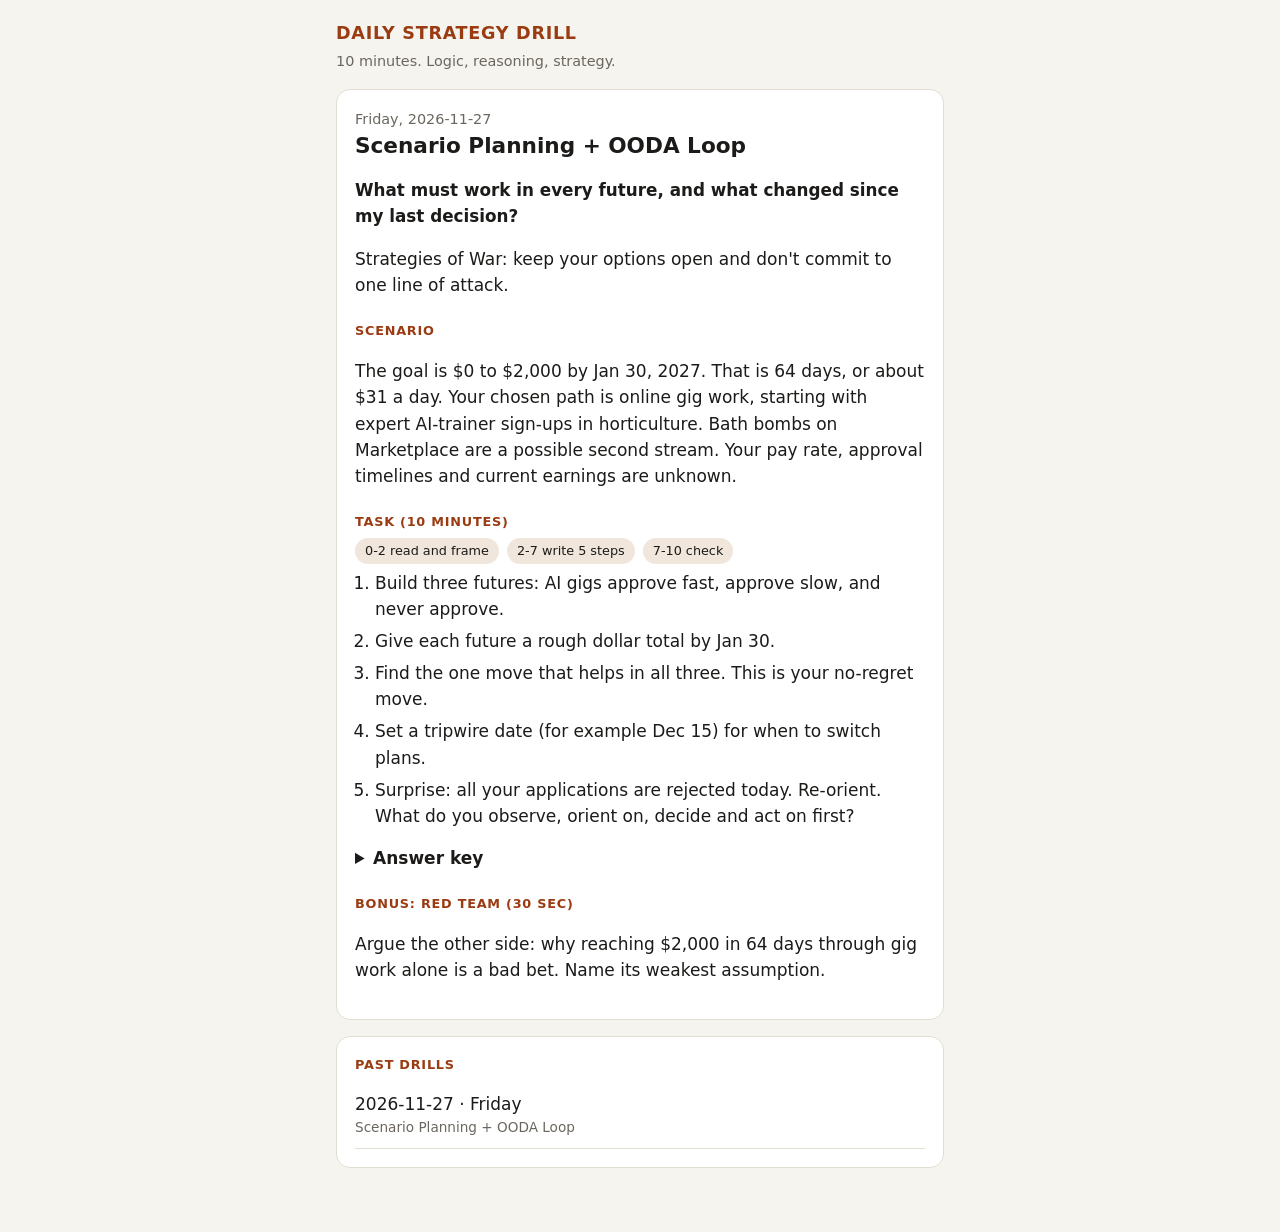
==== daily-strategy-drill/index.html @ c900498c "Add Daily Strategy Drill game at /daily-strategy-drill for GitHub Pages Static page that shows the n" ====
<!doctype html>
<html lang="en">
<head>
<meta charset="utf-8">
<meta name="viewport" content="width=device-width, initial-scale=1">
<title>Daily Strategy Drill</title>
<meta name="description" content="A 10-minute daily drill that keeps logic, reasoning and strategy sharp.">
<style>
:root{--bg:#f6f4ef;--card:#fff;--ink:#1c1b19;--mute:#6b675f;--line:#e2ded4;--accent:#9a3b12;--chip:#f0e6dc}
@media (prefers-color-scheme:dark){:root{--bg:#141412;--card:#1e1d1a;--ink:#efece4;--mute:#a09b90;--line:#33312c;--accent:#e8a070;--chip:#2b2620}}
*{box-sizing:border-box}
body{margin:0;background:var(--bg);color:var(--ink);font:17px/1.55 system-ui,-apple-system,Segoe UI,Roboto,sans-serif}
main{max-width:640px;margin:0 auto;padding:20px 16px 64px}
header h1{font-size:1.1rem;margin:0;letter-spacing:.04em;text-transform:uppercase;color:var(--accent)}
header p{margin:.2rem 0 0;color:var(--mute);font-size:.9rem}
.card{background:var(--card);border:1px solid var(--line);border-radius:14px;padding:18px;margin-top:16px}
.date{color:var(--mute);font-size:.9rem}
h2{font-size:1.35rem;margin:.2rem 0 .6rem;line-height:1.25}
h3{font-size:.8rem;text-transform:uppercase;letter-spacing:.06em;color:var(--accent);margin:1.4rem 0 .4rem}
.q{font-size:1.05rem;font-weight:600}
ol,ul{padding-left:1.25rem;margin:.3rem 0}li{margin:.35rem 0}
.timer{display:flex;gap:8px;flex-wrap:wrap;margin:.4rem 0 0}
.chip{background:var(--chip);border-radius:999px;padding:3px 10px;font-size:.8rem}
.score{display:flex;gap:6px;margin-top:.5rem}
.score button{flex:1;padding:10px 0;border:1px solid var(--line);background:var(--card);color:var(--ink);border-radius:10px;font:inherit;cursor:pointer}
.score button.on{background:var(--accent);color:#fff;border-color:var(--accent)}
details{margin-top:1rem}summary{cursor:pointer;font-weight:600}
.archive a{display:block;padding:10px 0;border-bottom:1px solid var(--line);color:var(--ink);text-decoration:none}
.archive a span{color:var(--mute);font-size:.85rem;display:block}
#err{color:#b00020}
</style>
</head>
<body>
<main>
<header><h1>Daily Strategy Drill</h1><p>10 minutes. Logic, reasoning, strategy.</p></header>
<div id="app"><div class="card">Loading…</div></div>
<div class="card archive"><h3 style="margin-top:0">Past drills</h3><div id="archive"></div></div>
</main>
<script>
(function(){
  var app=document.getElementById('app'),arch=document.getElementById('archive');
  function esc(s){return String(s).replace(/[&<>"]/g,function(c){return {'&':'&amp;','<':'&lt;','>':'&gt;','"':'&quot;'}[c]})}
  function store(k,v){try{if(v===undefined)return localStorage.getItem(k);localStorage.setItem(k,v)}catch(e){return null}}
  function render(d){
    var key='score-'+d.date;
    var checks=d.checks.map(function(c){return '<li>'+esc(c)+'</li>'}).join('');
    var steps=d.steps.map(function(c){return '<li>'+esc(c)+'</li>'}).join('');
    var btns='';for(var i=0;i<=5;i++)btns+='<button data-s="'+i+'">'+i+'</button>';
    app.innerHTML='<article class="card"><div class="date">'+esc(d.weekday)+', '+esc(d.date)+'</div>'+
      '<h2>'+esc(d.model)+'</h2><p class="q">'+esc(d.question)+'</p><p>'+esc(d.angle)+'</p>'+
      '<h3>Scenario</h3><p>'+esc(d.scenario)+'</p>'+
      '<h3>Task (10 minutes)</h3><div class="timer"><span class="chip">0-2 read and frame</span><span class="chip">2-7 write 5 steps</span><span class="chip">7-10 check</span></div>'+
      '<ol>'+steps+'</ol>'+
      '<details><summary>Answer key</summary><ul>'+checks+'</ul><p><strong>Trap:</strong> '+esc(d.trap)+'</p><p style="color:var(--mute);font-size:.9rem">'+esc(d.scoreNote||'')+'</p>'+
      '<div class="score" role="group" aria-label="Score">'+btns+'</div></details>'+
      '<h3>Bonus: '+esc(d.bonusName)+' (30 sec)</h3><p>'+esc(d.bonus)+'</p></article>';
    var saved=store(key);
    app.querySelectorAll('.score button').forEach(function(b){
      if(saved===b.dataset.s)b.classList.add('on');
      b.onclick=function(){store(key,b.dataset.s);app.querySelectorAll('.score button').forEach(function(x){x.classList.toggle('on',x===b)})}
    });
    document.title=d.model+' - Daily Strategy Drill';
  }
  fetch('data/drills.json',{cache:'no-store'}).then(function(r){return r.json()}).then(function(list){
    list.sort(function(a,b){return a.date<b.date?1:-1});
    var want=new URLSearchParams(location.search).get('d');
    var cur=list.filter(function(x){return x.date===want})[0]||list[0];
    render(cur);
    arch.innerHTML=list.map(function(x){return '<a href="?d='+esc(x.date)+'">'+esc(x.date)+' · '+esc(x.weekday)+'<span>'+esc(x.model)+'</span></a>'}).join('');
  }).catch(function(){app.innerHTML='<div class="card" id="err">Could not load the drill data.</div>'});
})();
</script>
</body>
</html>
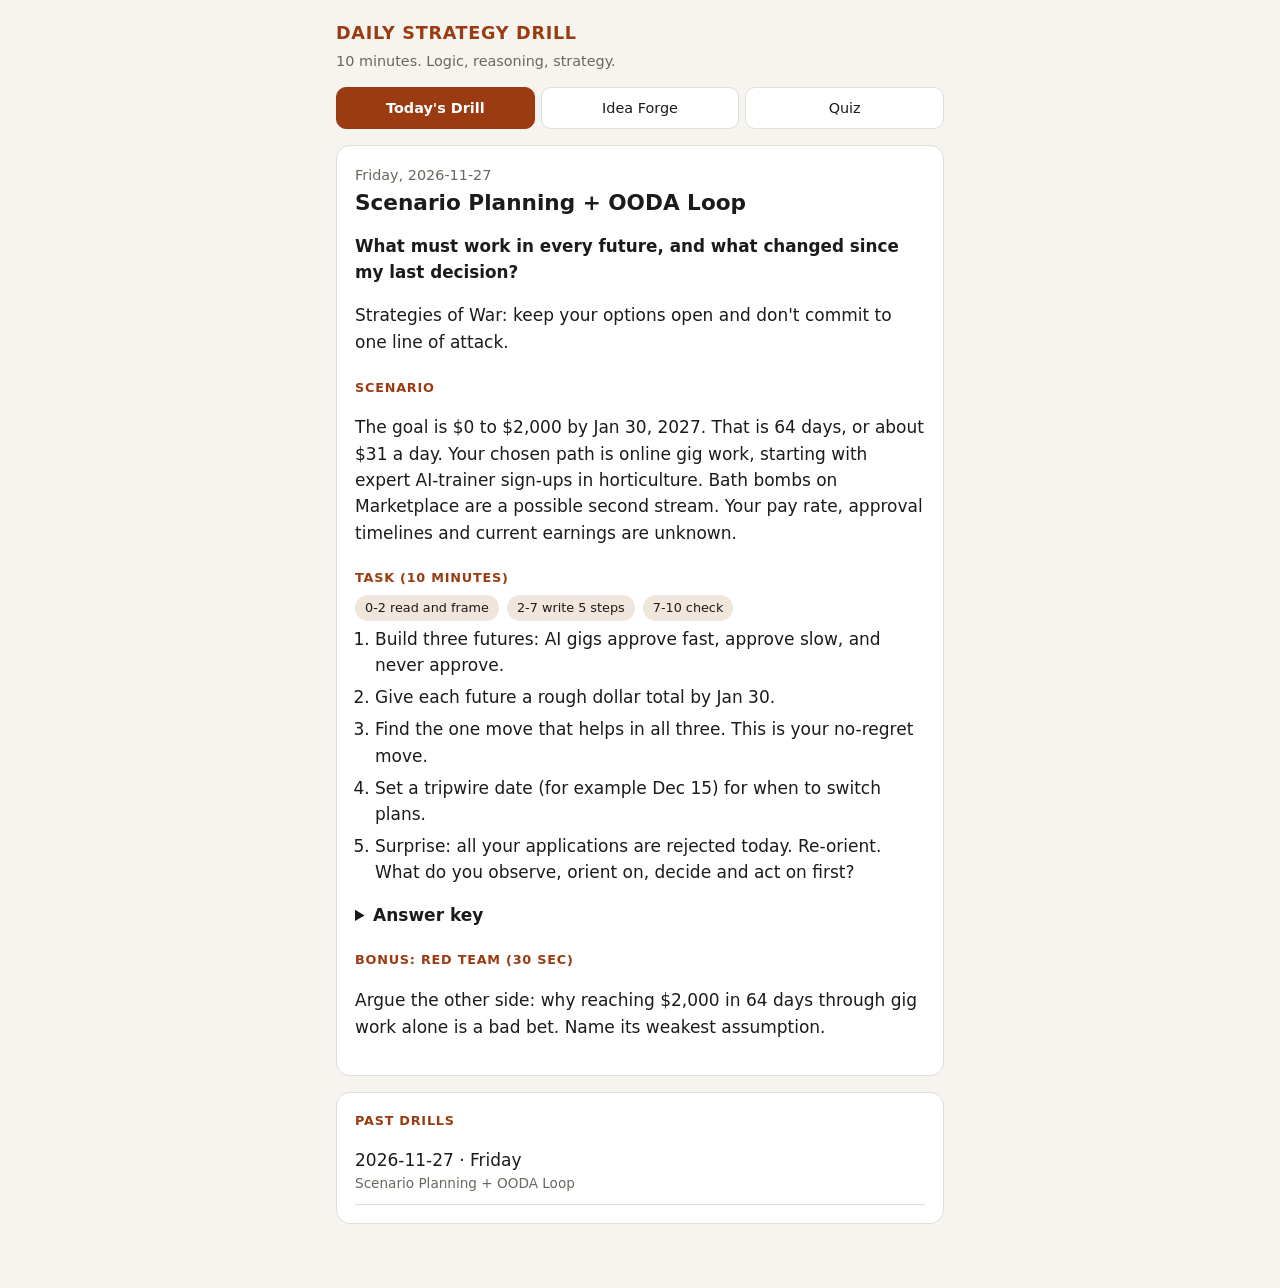
==== commit 9f3f6117: "Add Idea Forge and Strategy Quiz to the Daily Strategy Drill site Idea Forge: type an idea, draw 3 l" ====
--- a/daily-strategy-drill/index.html
+++ b/daily-strategy-drill/index.html
@@ -5,34 +5,12 @@
 <meta name="viewport" content="width=device-width, initial-scale=1">
 <title>Daily Strategy Drill</title>
 <meta name="description" content="A 10-minute daily drill that keeps logic, reasoning and strategy sharp.">
-<style>
-:root{--bg:#f6f4ef;--card:#fff;--ink:#1c1b19;--mute:#6b675f;--line:#e2ded4;--accent:#9a3b12;--chip:#f0e6dc}
-@media (prefers-color-scheme:dark){:root{--bg:#141412;--card:#1e1d1a;--ink:#efece4;--mute:#a09b90;--line:#33312c;--accent:#e8a070;--chip:#2b2620}}
-*{box-sizing:border-box}
-body{margin:0;background:var(--bg);color:var(--ink);font:17px/1.55 system-ui,-apple-system,Segoe UI,Roboto,sans-serif}
-main{max-width:640px;margin:0 auto;padding:20px 16px 64px}
-header h1{font-size:1.1rem;margin:0;letter-spacing:.04em;text-transform:uppercase;color:var(--accent)}
-header p{margin:.2rem 0 0;color:var(--mute);font-size:.9rem}
-.card{background:var(--card);border:1px solid var(--line);border-radius:14px;padding:18px;margin-top:16px}
-.date{color:var(--mute);font-size:.9rem}
-h2{font-size:1.35rem;margin:.2rem 0 .6rem;line-height:1.25}
-h3{font-size:.8rem;text-transform:uppercase;letter-spacing:.06em;color:var(--accent);margin:1.4rem 0 .4rem}
-.q{font-size:1.05rem;font-weight:600}
-ol,ul{padding-left:1.25rem;margin:.3rem 0}li{margin:.35rem 0}
-.timer{display:flex;gap:8px;flex-wrap:wrap;margin:.4rem 0 0}
-.chip{background:var(--chip);border-radius:999px;padding:3px 10px;font-size:.8rem}
-.score{display:flex;gap:6px;margin-top:.5rem}
-.score button{flex:1;padding:10px 0;border:1px solid var(--line);background:var(--card);color:var(--ink);border-radius:10px;font:inherit;cursor:pointer}
-.score button.on{background:var(--accent);color:#fff;border-color:var(--accent)}
-details{margin-top:1rem}summary{cursor:pointer;font-weight:600}
-.archive a{display:block;padding:10px 0;border-bottom:1px solid var(--line);color:var(--ink);text-decoration:none}
-.archive a span{color:var(--mute);font-size:.85rem;display:block}
-#err{color:#b00020}
-</style>
+<link rel="stylesheet" href="style.css">
 </head>
 <body>
 <main>
 <header><h1>Daily Strategy Drill</h1><p>10 minutes. Logic, reasoning, strategy.</p></header>
+<nav class="tabs"><a class="on" href="./">Today's Drill</a><a href="forge.html">Idea Forge</a><a href="quiz.html">Quiz</a></nav>
 <div id="app"><div class="card">Loading…</div></div>
 <div class="card archive"><h3 style="margin-top:0">Past drills</h3><div id="archive"></div></div>
 </main>
@@ -67,7 +45,7 @@
     var cur=list.filter(function(x){return x.date===want})[0]||list[0];
     render(cur);
     arch.innerHTML=list.map(function(x){return '<a href="?d='+esc(x.date)+'">'+esc(x.date)+' · '+esc(x.weekday)+'<span>'+esc(x.model)+'</span></a>'}).join('');
-  }).catch(function(){app.innerHTML='<div class="card" id="err">Could not load the drill data.</div>'});
+  }).catch(function(){app.innerHTML='<div class="card err">Could not load the drill data.</div>'});
 })();
 </script>
 </body>
--- a/daily-strategy-drill/style.css
+++ b/daily-strategy-drill/style.css
@@ -0,0 +1,54 @@
+:root{--bg:#f6f4ef;--card:#fff;--ink:#1c1b19;--mute:#6b675f;--line:#e2ded4;--accent:#9a3b12;--chip:#f0e6dc;--good:#2f7a3d;--bad:#b3261e;--on-accent:#fff}
+@media (prefers-color-scheme:dark){:root{--bg:#141412;--card:#1e1d1a;--ink:#efece4;--mute:#a09b90;--line:#33312c;--accent:#e8a070;--chip:#2b2620;--good:#7fc98b;--bad:#f2948c;--on-accent:#1c1b19}}
+*{box-sizing:border-box}
+body{margin:0;background:var(--bg);color:var(--ink);font:17px/1.55 system-ui,-apple-system,Segoe UI,Roboto,sans-serif}
+main{max-width:640px;margin:0 auto;padding:20px 16px 64px}
+header h1{font-size:1.1rem;margin:0;letter-spacing:.04em;text-transform:uppercase;color:var(--accent)}
+header p{margin:.2rem 0 0;color:var(--mute);font-size:.9rem}
+nav.tabs{display:flex;gap:6px;margin-top:14px}
+nav.tabs a{flex:1;text-align:center;padding:9px 4px;border:1px solid var(--line);border-radius:10px;color:var(--ink);text-decoration:none;font-size:.9rem;background:var(--card)}
+nav.tabs a.on{background:var(--accent);border-color:var(--accent);color:var(--on-accent);font-weight:600}
+.card{background:var(--card);border:1px solid var(--line);border-radius:14px;padding:18px;margin-top:16px}
+.date{color:var(--mute);font-size:.9rem}
+h2{font-size:1.35rem;margin:.2rem 0 .6rem;line-height:1.25}
+h3{font-size:.8rem;text-transform:uppercase;letter-spacing:.06em;color:var(--accent);margin:1.4rem 0 .4rem}
+.q{font-size:1.05rem;font-weight:600}
+ol,ul{padding-left:1.25rem;margin:.3rem 0}li{margin:.35rem 0}
+.timer{display:flex;gap:8px;flex-wrap:wrap;margin:.4rem 0 0}
+.chip{background:var(--chip);border-radius:999px;padding:3px 10px;font-size:.8rem;display:inline-block}
+.score{display:flex;gap:6px;margin-top:.5rem}
+.score button{flex:1;padding:10px 0;border:1px solid var(--line);background:var(--card);color:var(--ink);border-radius:10px;font:inherit;cursor:pointer}
+.score button.on{background:var(--accent);color:var(--on-accent);border-color:var(--accent)}
+details{margin-top:1rem}summary{cursor:pointer;font-weight:600}
+.archive a{display:block;padding:10px 0;border-bottom:1px solid var(--line);color:var(--ink);text-decoration:none}
+.archive a span{color:var(--mute);font-size:.85rem;display:block}
+.err{color:var(--bad)}
+.mute{color:var(--mute);font-size:.9rem}
+.btn{display:inline-block;padding:11px 16px;border-radius:10px;border:1px solid var(--accent);background:var(--accent);color:var(--on-accent);font:inherit;font-weight:600;cursor:pointer}
+.btn.ghost{background:transparent;color:var(--accent)}
+.btn:disabled{opacity:.5;cursor:default}
+.row{display:flex;gap:8px;flex-wrap:wrap;align-items:center;margin-top:.8rem}
+textarea,input[type=text]{width:100%;font:inherit;color:var(--ink);background:var(--bg);border:1px solid var(--line);border-radius:10px;padding:10px}
+textarea{min-height:84px;resize:vertical}
+.deck{font-size:.75rem;text-transform:uppercase;letter-spacing:.06em;color:var(--accent);font-weight:700}
+.lens h4{margin:.15rem 0 .35rem;font-size:1.1rem}
+.lens p{margin:.2rem 0 .6rem}
+.picker{display:flex;gap:6px;flex-wrap:wrap;margin-top:.5rem}
+.picker label{font-size:.8rem;background:var(--chip);border-radius:999px;padding:4px 10px;cursor:pointer;user-select:none}
+.picker input{margin:0 4px 0 0;vertical-align:-1px}
+.constraint{border-left:4px solid var(--accent);padding:8px 12px;background:var(--chip);border-radius:8px;margin-top:.6rem}
+.stats{display:flex;gap:8px;margin-top:.6rem}
+.stats div{flex:1;text-align:center;background:var(--chip);border-radius:10px;padding:8px 4px}
+.stats b{display:block;font-size:1.3rem}
+.stats span{font-size:.75rem;color:var(--mute)}
+.opts button{display:block;width:100%;text-align:left;margin:.45rem 0;padding:12px 14px;border:1px solid var(--line);border-radius:10px;background:var(--card);color:var(--ink);font:inherit;cursor:pointer}
+.opts button.right{border-color:var(--good);background:color-mix(in srgb,var(--good) 14%,var(--card))}
+.opts button.wrong{border-color:var(--bad);background:color-mix(in srgb,var(--bad) 14%,var(--card))}
+.opts button:disabled{cursor:default}
+.explain{margin-top:.6rem;padding:10px 12px;border-radius:10px;background:var(--chip);font-size:.95rem}
+.bar{height:6px;background:var(--line);border-radius:6px;overflow:hidden;margin-top:.4rem}
+.bar i{display:block;height:100%;background:var(--accent);width:0;transition:width .3s}
+.vault-item{border-top:1px solid var(--line);padding:10px 0}
+.vault-item:first-child{border-top:0}
+.vault-item pre{white-space:pre-wrap;font:inherit;font-size:.9rem;margin:.4rem 0 0;color:var(--ink)}
+.linkbtn{background:none;border:0;color:var(--accent);font:inherit;font-size:.85rem;cursor:pointer;padding:0;margin-right:12px}
